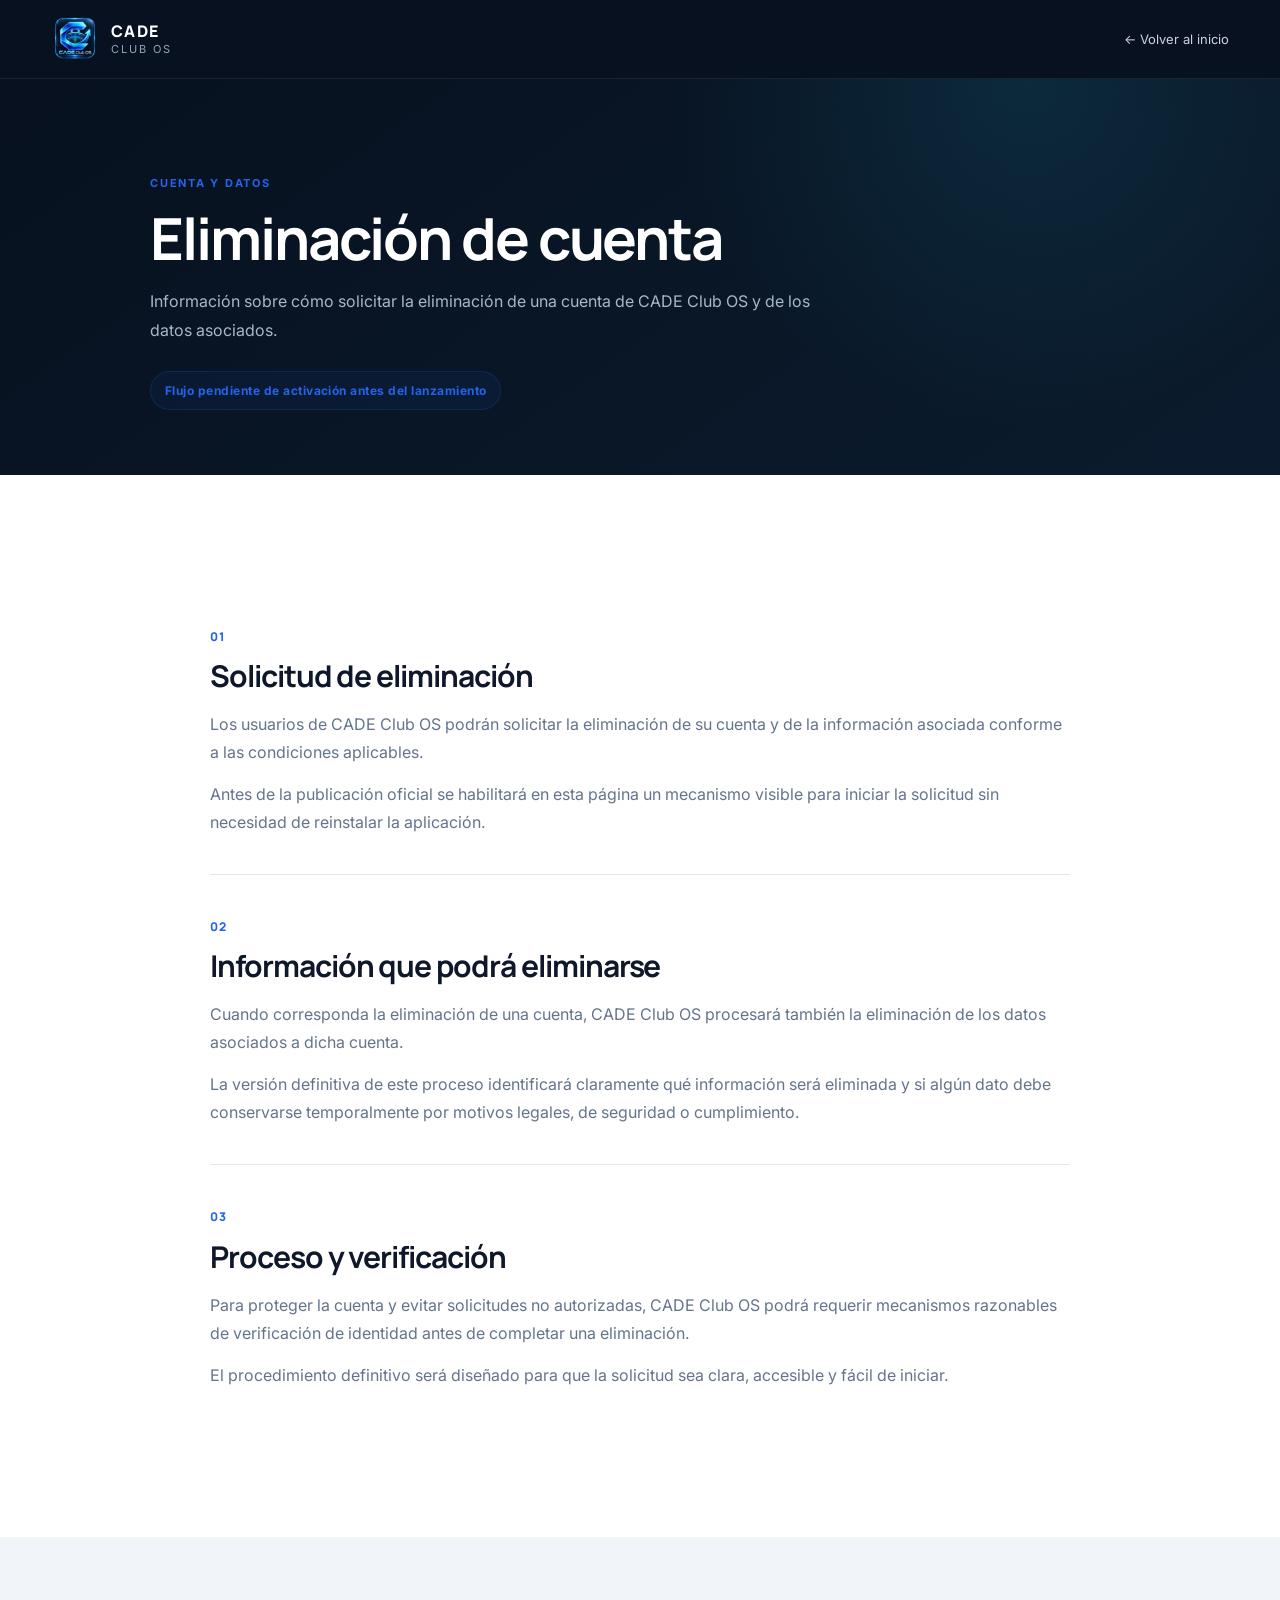
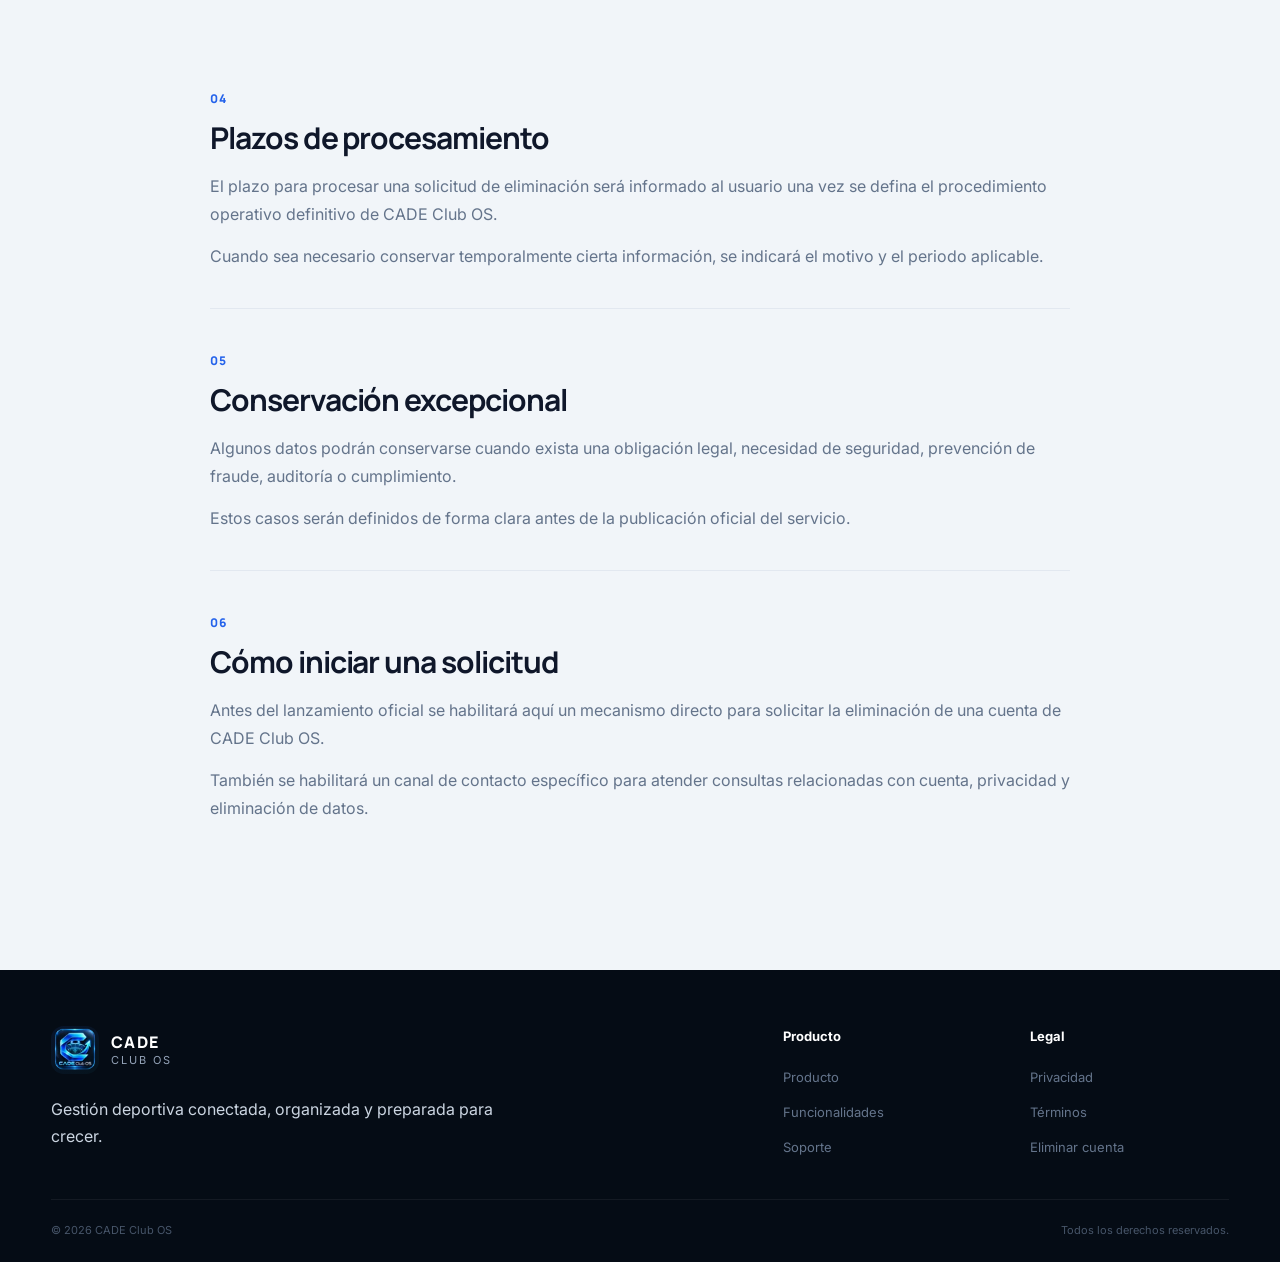
==== delete-account.html @ 5726c573 "Complete legal pages and refine global footer" ====
<!DOCTYPE html>
<html lang="es">

<head>
  <meta charset="UTF-8">
  <meta name="viewport" content="width=device-width, initial-scale=1.0">

  <title>Eliminar cuenta | CADE Club OS</title>

  <meta
    name="description"
    content="Información para solicitar la eliminación de una cuenta de CADE Club OS."
  >

  <meta name="theme-color" content="#07111F">

  <link rel="preconnect" href="https://fonts.googleapis.com">
  <link rel="preconnect" href="https://fonts.gstatic.com" crossorigin>

  <link
    href="https://fonts.googleapis.com/css2?family=Inter:wght@400;500;600;700&family=Manrope:wght@600;700;800&display=swap"
    rel="stylesheet"
  >

  <link rel="stylesheet" href="assets/css/styles.css">
</head>

<body>

<header class="legal-header">

  <div class="container legal-navbar">

    <a href="index.html" class="brand">

      <div class="brand-icon">
        <img src="assets/images/cade-logo-original.webp" alt="CADE Club OS">
      </div>

      <div class="brand-text">
        <strong>CADE</strong>
        <span>Club OS</span>
      </div>

    </a>

    <a href="index.html" class="back-link">
      ← Volver al inicio
    </a>

  </div>

</header>

<main class="legal-page">

  <section class="legal-hero">

    <div class="container legal-container">

      <span class="eyebrow">
        CUENTA Y DATOS
      </span>

      <h1>
        Eliminación de cuenta
      </h1>

      <p>
        Información sobre cómo solicitar la eliminación
        de una cuenta de CADE Club OS y de los datos asociados.
      </p>

      <div class="legal-status">
        Flujo pendiente de activación antes del lanzamiento
      </div>

    </div>

  </section>

  <section class="section light-section">

    <div class="container legal-container legal-content">

      <article class="legal-section">

        <span class="legal-number">01</span>

        <h2>Solicitud de eliminación</h2>

        <p>
          Los usuarios de CADE Club OS podrán solicitar
          la eliminación de su cuenta y de la información
          asociada conforme a las condiciones aplicables.
        </p>

        <p>
          Antes de la publicación oficial se habilitará
          en esta página un mecanismo visible para iniciar
          la solicitud sin necesidad de reinstalar la aplicación.
        </p>

      </article>

      <article class="legal-section">

        <span class="legal-number">02</span>

        <h2>Información que podrá eliminarse</h2>

        <p>
          Cuando corresponda la eliminación de una cuenta,
          CADE Club OS procesará también la eliminación
          de los datos asociados a dicha cuenta.
        </p>

        <p>
          La versión definitiva de este proceso identificará
          claramente qué información será eliminada y si algún
          dato debe conservarse temporalmente por motivos legales,
          de seguridad o cumplimiento.
        </p>

      </article>

      <article class="legal-section">

        <span class="legal-number">03</span>

        <h2>Proceso y verificación</h2>

        <p>
          Para proteger la cuenta y evitar solicitudes no autorizadas,
          CADE Club OS podrá requerir mecanismos razonables
          de verificación de identidad antes de completar
          una eliminación.
        </p>

        <p>
          El procedimiento definitivo será diseñado para que
          la solicitud sea clara, accesible y fácil de iniciar.
        </p>

      </article>

    </div>

  </section>

  <section class="section soft-section">

    <div class="container legal-container legal-content">

      <article class="legal-section">

        <span class="legal-number">04</span>

        <h2>Plazos de procesamiento</h2>

        <p>
          El plazo para procesar una solicitud de eliminación
          será informado al usuario una vez se defina
          el procedimiento operativo definitivo de CADE Club OS.
        </p>

        <p>
          Cuando sea necesario conservar temporalmente cierta
          información, se indicará el motivo y el periodo aplicable.
        </p>

      </article>

      <article class="legal-section">

        <span class="legal-number">05</span>

        <h2>Conservación excepcional</h2>

        <p>
          Algunos datos podrán conservarse cuando exista
          una obligación legal, necesidad de seguridad,
          prevención de fraude, auditoría o cumplimiento.
        </p>

        <p>
          Estos casos serán definidos de forma clara
          antes de la publicación oficial del servicio.
        </p>

      </article>

      <article class="legal-section">

        <span class="legal-number">06</span>

        <h2>Cómo iniciar una solicitud</h2>

        <p>
          Antes del lanzamiento oficial se habilitará aquí
          un mecanismo directo para solicitar la eliminación
          de una cuenta de CADE Club OS.
        </p>

        <p>
          También se habilitará un canal de contacto específico
          para atender consultas relacionadas con cuenta,
          privacidad y eliminación de datos.
        </p>

      </article>

    </div>

  </section>

</main>

<footer class="footer">

  <div class="container footer-inner">

    <div class="footer-brand">

      <a href="index.html" class="footer-brand-link">

        <div class="brand-icon">
          <img src="assets/images/cade-logo-original.webp" alt="CADE Club OS">
        </div>

        <div class="brand-text">
          <strong>CADE</strong>
          <span>Club OS</span>
        </div>

      </a>

      <p>
        Gestión deportiva conectada, organizada y preparada para crecer.
      </p>

    </div>

    <div class="footer-links">

      <div>
        <strong>Producto</strong>
        <a href="index.html#producto">Producto</a>
        <a href="index.html#funcionalidades">Funcionalidades</a>
        <a href="support.html">Soporte</a>
      </div>

      <div>
        <strong>Legal</strong>
        <a href="privacy.html">Privacidad</a>
        <a href="terms.html">Términos</a>
        <a href="delete-account.html">Eliminar cuenta</a>
      </div>

    </div>

  </div>

  <div class="container footer-bottom">
    <span>© <span id="year"></span> CADE Club OS</span>
    <span>Todos los derechos reservados.</span>
  </div>

</footer>

<script src="assets/js/main.js"></script>

</body>
</html>
---- assets/css/styles.css ----
:root {
  --navy: #07111f;
  --navy-2: #0b1728;
  --navy-3: #101f33;

  --blue: #2563eb;
  --blue-light: #3b82f6;
  --cyan: #22d3ee;

  --white: #ffffff;

  --bg: #f7f9fc;
  --bg-soft: #eef3f8;

  --text: #0f172a;
  --muted: #64748b;

  --border: #e2e8f0;

  --container: 1180px;
  --radius: 20px;
}

* {
  box-sizing: border-box;
  margin: 0;
  padding: 0;
}

html {
  scroll-behavior: smooth;
}

body {
  font-family: Inter, sans-serif;
  background: var(--bg);
  color: var(--text);
  line-height: 1.6;
}

a {
  color: inherit;
  text-decoration: none;
}

.container {
  width: min(92%, var(--container));
  margin: 0 auto;
}

.header {
  position: absolute;
  top: 0;
  left: 0;
  width: 100%;
  z-index: 20;
}

.navbar {
  height: 86px;
  display: flex;
  align-items: center;
  justify-content: space-between;
}

.brand {
  display: flex;
  align-items: center;
  gap: 12px;
}

.brand-icon {
  width: 42px;
  height: 42px;
  display: grid;
  place-items: center;
  border-radius: 12px;
  font-family: Manrope, sans-serif;
  font-size: 22px;
  font-weight: 800;
  color: white;
  background: linear-gradient(135deg, var(--blue), var(--cyan));
  box-shadow: 0 0 32px rgba(34, 211, 238, .22);
}

.brand-text {
  display: flex;
  flex-direction: column;
  line-height: 1.05;
}

.brand-text strong {
  font-family: Manrope, sans-serif;
  letter-spacing: .08em;
}

.brand-text span {
  margin-top: 4px;
  font-size: 11px;
  letter-spacing: .18em;
  text-transform: uppercase;
  opacity: .6;
}

.header .brand {
  color: white;
}

.nav {
  display: flex;
  align-items: center;
  gap: 32px;
  color: #cbd5e1;
  font-size: 14px;
}

.nav a {
  transition: color .2s ease;
}

.nav a:hover {
  color: white;
}

.nav-button {
  padding: 11px 18px;
  border: 1px solid rgba(255,255,255,.15);
  border-radius: 999px;
  color: white;
  background: rgba(255,255,255,.05);
  backdrop-filter: blur(10px);
  font-size: 14px;
}

.hero {
  position: relative;
  min-height: 780px;
  display: flex;
  align-items: center;
  overflow: hidden;
  padding-top: 100px;
  color: white;
  background:
    radial-gradient(
      circle at 80% 40%,
      rgba(37,99,235,.13),
      transparent 36%
    ),
    linear-gradient(
      145deg,
      #06101d 0%,
      #091829 55%,
      #07111f 100%
    );
}

.hero::before {
  content: "";
  position: absolute;
  inset: 0;
  opacity: .09;
  background-image:
    linear-gradient(
      rgba(255,255,255,.06) 1px,
      transparent 1px
    ),
    linear-gradient(
      90deg,
      rgba(255,255,255,.06) 1px,
      transparent 1px
    );
  background-size: 70px 70px;
}

.hero-glow {
  position: absolute;
  border-radius: 50%;
  filter: blur(90px);
  opacity: .25;
}

.glow-one {
  width: 400px;
  height: 400px;
  right: 10%;
  top: 15%;
  background: var(--blue);
}

.glow-two {
  width: 260px;
  height: 260px;
  left: 5%;
  bottom: 5%;
  background: var(--cyan);
}

.hero-grid {
  position: relative;
  z-index: 2;
  display: grid;
  grid-template-columns: 1fr 1.08fr;
  gap: 70px;
  align-items: center;
}

.badge {
  width: fit-content;
  display: flex;
  align-items: center;
  gap: 9px;
  margin-bottom: 26px;
  padding: 8px 13px;
  border: 1px solid rgba(255,255,255,.12);
  border-radius: 999px;
  background: rgba(255,255,255,.05);
  color: #cbd5e1;
  font-size: 12px;
  letter-spacing: .04em;
}

.badge span {
  width: 7px;
  height: 7px;
  border-radius: 50%;
  background: var(--cyan);
  box-shadow: 0 0 12px var(--cyan);
}

.hero h1 {
  max-width: 650px;
  font-family: Manrope, sans-serif;
  font-size: clamp(44px, 5vw, 72px);
  line-height: 1.04;
  letter-spacing: -.045em;
}

.hero h1 span {
  display: block;
  color: #7dd3fc;
}

.hero-copy > p {
  max-width: 610px;
  margin-top: 27px;
  color: #a9b7c8;
  font-size: 17px;
  line-height: 1.8;
}

.hero-actions {
  display: flex;
  gap: 14px;
  margin-top: 34px;
}

.button {
  min-height: 50px;
  display: inline-flex;
  align-items: center;
  justify-content: center;
  gap: 12px;
  padding: 0 22px;
  border-radius: 12px;
  font-size: 14px;
  font-weight: 600;
  transition: .25s ease;
}

.button.primary {
  color: white;
  background: linear-gradient(135deg, var(--blue), #3178ff);
  box-shadow: 0 14px 40px rgba(37,99,235,.32);
}

.button.primary:hover {
  transform: translateY(-2px);
}

.button.secondary {
  color: #dbeafe;
  border: 1px solid rgba(255,255,255,.12);
  background: rgba(255,255,255,.04);
}

.hero-tags {
  display: flex;
  flex-wrap: wrap;
  gap: 10px;
  margin-top: 28px;
}

.hero-tags span {
  padding-right: 12px;
  border-right: 1px solid rgba(255,255,255,.15);
  color: #94a3b8;
  font-size: 12px;
}

.product-preview {
  position: relative;
}

.preview-window {
  overflow: hidden;
  border: 1px solid rgba(255,255,255,.12);
  border-radius: 22px;
  background: #0f1928;
  box-shadow: 0 40px 100px rgba(0,0,0,.45);
}

.preview-topbar {
  height: 42px;
  display: flex;
  align-items: center;
  border-bottom: 1px solid rgba(255,255,255,.06);
  color: #64748b;
  font-size: 10px;
}

.window-controls {
  display: flex;
  gap: 6px;
  margin-left: 15px;
  margin-right: 20px;
}

.window-controls i {
  width: 7px;
  height: 7px;
  border-radius: 50%;
  background: #334155;
}

.preview-app {
  display: flex;
  min-height: 390px;
  background: #f6f8fb;
}

.preview-sidebar {
  width: 65px;
  padding: 18px 14px;
  background: #0d1b2b;
}

.preview-logo {
  width: 30px;
  height: 30px;
  display: grid;
  place-items: center;
  margin-bottom: 28px;
  border-radius: 8px;
  color: white;
  font-weight: 800;
  background: linear-gradient(135deg, var(--blue), var(--cyan));
}

.preview-nav {
  display: block;
  width: 32px;
  height: 7px;
  margin: 15px 0;
  border-radius: 5px;
  background: #26384b;
}

.preview-nav.active {
  background: #3b82f6;
}

.preview-content {
  flex: 1;
  padding: 24px;
  color: var(--text);
}

.preview-header {
  display: flex;
  align-items: center;
  justify-content: space-between;
}

.preview-header small {
  display: block;
  color: #94a3b8;
  font-size: 8px;
}

.preview-header strong {
  display: block;
  margin-top: 2px;
  font-size: 16px;
}

.preview-avatar {
  width: 27px;
  height: 27px;
  border-radius: 50%;
  background: #dbeafe;
}

.metrics {
  display: grid;
  grid-template-columns: repeat(3, 1fr);
  gap: 10px;
  margin-top: 24px;
}

.metrics article {
  padding: 15px;
  border: 1px solid #e6eaf0;
  border-radius: 12px;
  background: white;
}

.metrics small,
.metrics span {
  display: block;
  color: #94a3b8;
  font-size: 7px;
}

.metrics strong {
  display: block;
  margin: 4px 0;
  font-size: 20px;
}

.preview-panels {
  display: grid;
  grid-template-columns: 1.4fr 1fr;
  gap: 12px;
  margin-top: 13px;
}

.preview-panels article {
  min-height: 170px;
  padding: 15px;
  border: 1px solid #e6eaf0;
  border-radius: 12px;
  background: white;
}

.panel-title {
  font-size: 9px;
  font-weight: 600;
}

.chart-bars {
  height: 110px;
  display: flex;
  align-items: end;
  gap: 7px;
  margin-top: 14px;
}

.chart-bars i {
  flex: 1;
  border-radius: 4px 4px 0 0;
  background: linear-gradient(to top, #2563eb, #22d3ee);
}

.activity-line {
  display: flex;
  align-items: center;
  gap: 8px;
  margin-top: 20px;
}

.activity-line span {
  width: 19px;
  height: 19px;
  border-radius: 5px;
  background: #dbeafe;
}

.activity-line div {
  flex: 1;
  height: 7px;
  border-radius: 5px;
  background: #e5e7eb;
}

.floating-card {
  position: absolute;
  display: flex;
  align-items: center;
  gap: 11px;
  padding: 12px 15px;
  border: 1px solid rgba(255,255,255,.15);
  border-radius: 13px;
  background: rgba(10,24,40,.88);
  backdrop-filter: blur(14px);
  box-shadow: 0 15px 45px rgba(0,0,0,.35);
}

.floating-card small {
  display: block;
  color: #64748b;
  font-size: 8px;
}

.floating-card strong {
  display: block;
  font-size: 10px;
}

.floating-check {
  width: 27px;
  height: 27px;
  display: grid;
  place-items: center;
  border-radius: 8px;
  color: #67e8f9;
  background: rgba(34,211,238,.12);
}

.floating-one {
  left: -35px;
  bottom: 48px;
}

.floating-two {
  right: -30px;
  top: 70px;
}

.section {
  padding: 110px 0;
}

.light-section {
  background: white;
}

.soft-section {
  background: #f6f8fb;
}

.section-heading {
  max-width: 620px;
}

.section-heading.center {
  margin: 0 auto;
  text-align: center;
}

.eyebrow {
  display: inline-block;
  margin-bottom: 14px;
  color: var(--blue);
  font-size: 11px;
  font-weight: 700;
  letter-spacing: .16em;
}

.section-heading h2 {
  font-family: Manrope, sans-serif;
  font-size: clamp(35px, 4vw, 50px);
  line-height: 1.13;
  letter-spacing: -.035em;
}

.section-heading p {
  margin-top: 20px;
  color: var(--muted);
  font-size: 16px;
  line-height: 1.8;
}

.module-grid {
  display: grid;
  grid-template-columns: repeat(4, 1fr);
  gap: 12px;
  margin-top: 55px;
}

.module-grid span {
  padding: 18px;
  border: 1px solid var(--border);
  border-radius: 12px;
  background: white;
  text-align: center;
  font-size: 13px;
  font-weight: 600;
  transition: .25s ease;
}

.module-grid span:hover {
  transform: translateY(-2px);
  border-color: #cbd5e1;
  box-shadow: 0 10px 25px rgba(15,23,42,.06);
}

.features {
  display: grid;
  grid-template-columns: repeat(3, 1fr);
  gap: 17px;
  margin-top: 55px;
}

.feature {
  min-height: 245px;
  padding: 30px;
  border: 1px solid var(--border);
  border-radius: var(--radius);
  background: white;
  box-shadow: 0 10px 30px rgba(15,23,42,.04);
  transition: .25s ease;
}

.feature:hover {
  transform: translateY(-3px);
  box-shadow: 0 18px 45px rgba(15,23,42,.08);
}

.feature-number {
  margin-bottom: 40px;
  color: var(--blue);
  font-family: Manrope, sans-serif;
  font-size: 12px;
  font-weight: 800;
}

.feature h3 {
  margin-bottom: 10px;
  font-family: Manrope, sans-serif;
  font-size: 19px;
}

.feature p {
  color: var(--muted);
  font-size: 14px;
}

.responsive-section {
  overflow: hidden;
  color: white;
  background: linear-gradient(
    145deg,
    #07111f,
    #0c1d31
  );
}

.responsive-grid {
  display: grid;
  grid-template-columns: .8fr 1.2fr;
  gap: 90px;
  align-items: center;
}

.dark-heading .eyebrow {
  color: #67e8f9;
}

.dark-heading p {
  color: #94a3b8;
}

.device-list {
  margin-top: 25px;
  list-style: none;
}

.device-list li {
  margin: 10px 0;
  color: #cbd5e1;
  font-size: 14px;
}

.device-list li::before {
  content: "✓";
  margin-right: 10px;
  color: #22d3ee;
}

.devices {
  position: relative;
  min-height: 430px;
}

.device {
  position: absolute;
  border: 1px solid rgba(255,255,255,.15);
  background: #111827;
  box-shadow: 0 30px 70px rgba(0,0,0,.4);
}

.device .screen {
  position: absolute;
  inset: 6px;
  overflow: hidden;
  border-radius: inherit;
  background: #f8fafc;
}

.laptop {
  width: 440px;
  height: 280px;
  left: 0;
  top: 40px;
  border-radius: 14px;
}

.tablet {
  width: 185px;
  height: 245px;
  right: 40px;
  top: 120px;
  border-radius: 16px;
}

.phone {
  width: 115px;
  height: 225px;
  right: 0;
  top: 40px;
  border-radius: 22px;
}

.screen-top {
  height: 30px;
  background: #0f2537;
}

.screen-cards {
  display: flex;
  gap: 7px;
  padding: 13px;
}

.screen-cards span {
  flex: 1;
  height: 55px;
  border-radius: 7px;
  background: #e2e8f0;
}

.screen-chart {
  height: 120px;
  margin: 0 13px;
  border-radius: 8px;
  background: linear-gradient(
    180deg,
    #dbeafe,
    #f8fafc
  );
}

.tablet-block {
  height: 70px;
  margin: 13px;
  border-radius: 8px;
  background: #e2e8f0;
}

.tablet-block.small {
  height: 50px;
}

.phone-notch {
  width: 35px;
  height: 5px;
  margin: 8px auto 20px;
  border-radius: 10px;
  background: #cbd5e1;
}

.phone-title {
  width: 55px;
  height: 7px;
  margin: 0 10px 15px;
  border-radius: 5px;
  background: #94a3b8;
}

.phone-card {
  height: 55px;
  margin: 8px;
  border-radius: 8px;
  background: #e2e8f0;
}

.phone-nav {
  position: absolute;
  left: 8px;
  right: 8px;
  bottom: 8px;
  height: 27px;
  display: flex;
  align-items: center;
  justify-content: space-around;
  border-radius: 8px;
  background: #0f2537;
}

.phone-nav i {
  width: 6px;
  height: 6px;
  border-radius: 50%;
  background: #64748b;
}

.final-section {
  background: #f6f8fb;
}

.final-card {
  min-height: 300px;
  display: flex;
  align-items: center;
  justify-content: space-between;
  gap: 50px;
  padding: 55px;
  border-radius: 26px;
  color: white;
  background:
    radial-gradient(
      circle at 80% 0%,
      rgba(34,211,238,.15),
      transparent 40%
    ),
    #081524;
}

.final-card h2 {
  max-width: 650px;
  margin-bottom: 12px;
  font-family: Manrope, sans-serif;
  font-size: clamp(32px, 4vw, 48px);
  line-height: 1.12;
  letter-spacing: -.03em;
}

.final-card p {
  max-width: 600px;
  color: #94a3b8;
}

.button.white {
  background: white;
  color: var(--navy);
}

.footer {
  padding-top: 70px;
  color: #cbd5e1;
  background: #050c15;
}

.footer-main {
  display: flex;
  justify-content: space-between;
  padding-bottom: 55px;
}

.footer-brand {
  color: white;
}

.footer-main p {
  margin-top: 18px;
  color: #64748b;
  font-size: 13px;
}

.footer-links {
  display: flex;
  gap: 90px;
}

.footer-links div {
  display: flex;
  flex-direction: column;
  gap: 10px;
}

.footer-links strong {
  margin-bottom: 5px;
  color: white;
  font-size: 13px;
}

.footer-links a {
  color: #64748b;
  font-size: 13px;
}

.footer-links a:hover {
  color: white;
}

.footer-bottom {
  display: flex;
  justify-content: space-between;
  padding: 20px 0;
  border-top: 1px solid rgba(255,255,255,.06);
  color: #475569;
  font-size: 11px;
}

@media (max-width: 950px) {

  .nav {
    display: none;
  }

  .hero {
    padding-top: 150px;
    padding-bottom: 90px;
  }

  .hero-grid {
    grid-template-columns: 1fr;
    gap: 75px;
  }

  .hero-copy {
    text-align: center;
  }

  .hero-copy .badge {
    margin-left: auto;
    margin-right: auto;
  }

  .hero-copy > p {
    margin-left: auto;
    margin-right: auto;
  }

  .hero-actions,
  .hero-tags {
    justify-content: center;
  }

  .product-preview {
    width: 100%;
    max-width: 700px;
    margin: 0 auto;
  }

  .module-grid {
    grid-template-columns: repeat(2, 1fr);
  }

  .features {
    grid-template-columns: repeat(2, 1fr);
  }

  .responsive-grid {
    grid-template-columns: 1fr;
    gap: 60px;
  }

  .devices {
    width: 100%;
    max-width: 650px;
    margin: 0 auto;
  }
}

@media (max-width: 650px) {

  .navbar {
    height: 76px;
  }

  .nav-button {
    display: none;
  }

  .hero {
    min-height: auto;
    padding-top: 125px;
    padding-bottom: 75px;
  }

  .hero h1 {
    font-size: 44px;
  }

  .hero-copy > p {
    font-size: 15px;
  }

  .hero-actions {
    flex-direction: column;
  }

  .button {
    width: 100%;
  }

  .hero-tags span {
    border-right: 0;
  }

  .preview-app {
    min-height: 330px;
  }

  .preview-sidebar {
    width: 48px;
    padding: 14px 8px;
  }

  .preview-content {
    padding: 14px;
  }

  .metrics {
    grid-template-columns: repeat(2, 1fr);
  }

  .metrics article:last-child {
    display: none;
  }

  .preview-panels {
    grid-template-columns: 1fr;
  }

  .activity-panel {
    display: none;
  }

  .floating-card {
    display: none;
  }

  .section {
    padding: 80px 0;
  }

  .section-heading h2 {
    font-size: 35px;
  }

  .module-grid {
    grid-template-columns: 1fr 1fr;
  }

  .module-grid span {
    padding: 14px 8px;
    font-size: 11px;
  }

  .features {
    grid-template-columns: 1fr;
  }

  .feature {
    min-height: auto;
  }

  .feature-number {
    margin-bottom: 25px;
  }

  .devices {
    min-height: 350px;
    transform: scale(.8);
    transform-origin: top center;
  }

  .laptop {
    left: -40px;
  }

  .tablet {
    right: -25px;
  }

  .phone {
    right: -45px;
  }

  .final-card {
    flex-direction: column;
    align-items: flex-start;
    padding: 38px 28px;
  }

  .footer-main {
    flex-direction: column;
    gap: 45px;
  }

  .footer-links {
    gap: 55px;
  }

  .footer-bottom {
    flex-direction: column;
    gap: 8px;
  }
}

.legal-header {
  background: #07111f;
  border-bottom: 1px solid rgba(255,255,255,.08);
}

.legal-navbar {
  min-height: 78px;
  display: flex;
  align-items: center;
  justify-content: space-between;
}

.legal-navbar .brand {
  color: white;
}

.back-link {
  color: #cbd5e1;
  font-size: 13px;
  transition: .2s ease;
}

.back-link:hover {
  color: white;
}

.legal-page {
  background: #f7f9fc;
}

.legal-hero {
  padding: 90px 0 65px;
  color: white;
  background:
    radial-gradient(
      circle at 80% 0%,
      rgba(34,211,238,.10),
      transparent 32%
    ),
    linear-gradient(
      145deg,
      #07111f,
      #0b1b2d
    );
}

.legal-container {
  max-width: 980px;
}

.legal-hero h1 {
  max-width: 760px;
  font-family: Manrope, sans-serif;
  font-size: clamp(38px, 5vw, 58px);
  line-height: 1.08;
  letter-spacing: -.035em;
}

.legal-hero p {
  max-width: 680px;
  margin-top: 18px;
  color: #a9b7c8;
  font-size: 16px;
  line-height: 1.8;
}

.support-grid {
  display: grid;
  grid-template-columns: repeat(2, 1fr);
  gap: 18px;
}

.support-card {
  min-height: 220px;
  padding: 30px;
  border: 1px solid var(--border);
  border-radius: 18px;
  background: white;
  box-shadow: 0 12px 35px rgba(15,23,42,.05);
}

.support-number {
  display: inline-block;
  margin-bottom: 34px;
  color: var(--blue);
  font-family: Manrope, sans-serif;
  font-size: 12px;
  font-weight: 800;
}

.support-card h2 {
  margin-bottom: 10px;
  font-family: Manrope, sans-serif;
  font-size: 20px;
}

.support-card p {
  color: var(--muted);
  font-size: 14px;
  line-height: 1.75;
}

.support-contact-section {
  padding: 0 0 100px;
  background: #f7f9fc;
}

.support-contact-card {
  display: flex;
  align-items: center;
  justify-content: space-between;
  gap: 40px;
  padding: 42px;
  border-radius: 22px;
  color: white;
  background:
    radial-gradient(
      circle at 85% 0%,
      rgba(34,211,238,.12),
      transparent 35%
    ),
    #081524;
}

.support-contact-card h2 {
  margin-bottom: 10px;
  font-family: Manrope, sans-serif;
  font-size: 32px;
  letter-spacing: -.025em;
}

.support-contact-card p {
  max-width: 620px;
  color: #94a3b8;
  font-size: 14px;
  line-height: 1.75;
}

.support-contact-actions {
  display: flex;
  flex-direction: column;
  gap: 10px;
  min-width: 220px;
}

.button.secondary-dark {
  color: white;
  background: #2563eb;
}

.button.outline-dark {
  color: #dbeafe;
  border: 1px solid rgba(255,255,255,.14);
  background: rgba(255,255,255,.04);
}

@media (max-width: 760px) {

  .legal-navbar {
    min-height: 72px;
  }

  .back-link {
    font-size: 12px;
  }

  .legal-hero {
    padding: 72px 0 50px;
  }

  .legal-hero h1 {
    font-size: 38px;
  }

  .support-grid {
    grid-template-columns: 1fr;
  }

  .support-card {
    min-height: auto;
  }

  .support-contact-card {
    flex-direction: column;
    align-items: flex-start;
    padding: 30px 24px;
  }

  .support-contact-card h2 {
    font-size: 28px;
  }

  .support-contact-actions {
    width: 100%;
    min-width: 0;
  }

  .support-contact-actions .button {
    width: 100%;
  }

}

/* =========================================================
   CADE CLUB OS — BRAND SYSTEM v1
   Premium Sports-Tech Identity
   ========================================================= */

:root {
  /* Brand */
  --cade-navy: #07111F;
  --cade-surface: #0B1728;
  --cade-surface-elevated: #102238;

  --cade-blue: #2563EB;
  --cade-blue-bright: #2F7BFF;
  --cade-cyan: #22D3EE;

  /* Neutral */
  --cade-ice: #F7F9FC;
  --cade-white: #FFFFFF;
  --cade-graphite: #0F172A;
  --cade-slate: #64748B;
  --cade-muted: #94A3B8;
  --cade-border: #E2E8F0;

  /* Status */
  --cade-success: #10B981;
  --cade-warning: #F59E0B;
  --cade-danger: #EF4444;
  --cade-info: #0EA5E9;

  /* Radius */
  --cade-radius-sm: 10px;
  --cade-radius-md: 14px;
  --cade-radius-lg: 20px;
  --cade-radius-xl: 28px;

  /* Shadows */
  --cade-shadow-sm:
    0 6px 20px rgba(15, 23, 42, .05);

  --cade-shadow-md:
    0 16px 42px rgba(15, 23, 42, .08);

  --cade-shadow-dark:
    0 26px 70px rgba(0, 0, 0, .34);

  /* Legacy mapping */
  --navy: var(--cade-navy);
  --navy-2: var(--cade-surface);
  --navy-3: var(--cade-surface-elevated);

  --blue: var(--cade-blue);
  --blue-light: var(--cade-blue-bright);
  --cyan: var(--cade-cyan);

  --white: var(--cade-white);

  --bg: var(--cade-ice);
  --bg-soft: #EFF4F8;

  --text: var(--cade-graphite);
  --muted: var(--cade-slate);

  --border: var(--cade-border);
}

/* =========================================================
   CADE — TYPOGRAPHY & COMPONENT REFINEMENT
   ========================================================= */

body {
  font-family: Inter, sans-serif;
  background: var(--cade-ice);
  color: var(--cade-graphite);
  -webkit-font-smoothing: antialiased;
  text-rendering: optimizeLegibility;
}

h1,
h2,
h3,
.brand-text strong {
  font-family: Manrope, sans-serif;
}

h1,
h2 {
  letter-spacing: -.035em;
}

.button {
  border-radius: var(--cade-radius-md);
  font-weight: 600;
  letter-spacing: -.01em;
  transition:
    transform .2s ease,
    box-shadow .2s ease,
    background-color .2s ease,
    border-color .2s ease;
}

.button:hover {
  transform: translateY(-2px);
}

.button.primary {
  background:
    linear-gradient(
      135deg,
      var(--cade-blue) 0%,
      var(--cade-blue-bright) 58%,
      #2189FF 100%
    );

  box-shadow:
    0 14px 34px rgba(37, 99, 235, .28);
}

.button.primary:hover {
  box-shadow:
    0 18px 42px rgba(37, 99, 235, .36);
}

.feature,
.support-card {
  border-color: rgba(148, 163, 184, .22);
  border-radius: var(--cade-radius-lg);
  box-shadow: var(--cade-shadow-sm);
}

.feature:hover,
.support-card:hover {
  border-color: rgba(37, 99, 235, .18);
  box-shadow: var(--cade-shadow-md);
}

.module-grid span {
  border-color: rgba(148, 163, 184, .22);
  border-radius: var(--cade-radius-md);
  box-shadow: 0 4px 14px rgba(15, 23, 42, .025);
}

.preview-window {
  border-radius: var(--cade-radius-lg);
  box-shadow: var(--cade-shadow-dark);
}

/* =========================================================
   CADE — PREMIUM HERO & NAVIGATION
   ========================================================= */

.header {
  background:
    linear-gradient(
      180deg,
      rgba(7,17,31,.72),
      rgba(7,17,31,0)
    );
}

.navbar {
  height: 88px;
}

.nav {
  gap: 30px;
}

.nav a {
  position: relative;
  color: #B8C4D3;
  font-weight: 500;
}

.nav a::after {
  content: "";
  position: absolute;
  left: 0;
  bottom: -8px;
  width: 0;
  height: 2px;
  border-radius: 2px;
  background: linear-gradient(
    90deg,
    var(--cade-blue),
    var(--cade-cyan)
  );
  transition: width .22s ease;
}

.nav a:hover::after {
  width: 100%;
}

.nav-button {
  border-color: rgba(255,255,255,.12);
  background: rgba(255,255,255,.055);
  box-shadow:
    inset 0 1px 0 rgba(255,255,255,.04);
}

.hero {
  min-height: 820px;
  background:
    radial-gradient(
      circle at 76% 35%,
      rgba(37,99,235,.20),
      transparent 34%
    ),
    radial-gradient(
      circle at 18% 82%,
      rgba(34,211,238,.08),
      transparent 28%
    ),
    linear-gradient(
      140deg,
      #050D18 0%,
      #07111F 45%,
      #0B1728 100%
    );
}

.hero::before {
  opacity: .065;
  background-size: 76px 76px;
}

.hero-copy {
  max-width: 620px;
}

.badge {
  border-color: rgba(34,211,238,.18);
  background: rgba(34,211,238,.055);
  color: #C6D4E3;
}

.hero h1 {
  max-width: 700px;
  font-size: clamp(48px, 5.6vw, 78px);
  line-height: 1.01;
}

.hero h1 span {
  background:
    linear-gradient(
      90deg,
      #7DD3FC 0%,
      #22D3EE 50%,
      #4F8CFF 100%
    );
  -webkit-background-clip: text;
  background-clip: text;
  color: transparent;
}

.hero-copy > p {
  max-width: 600px;
  color: #A9B7C8;
  font-size: 17px;
}

.hero-tags {
  margin-top: 30px;
}

.hero-tags span {
  color: #8091A5;
}

.product-preview {
  transform: perspective(1200px) rotateY(-2deg);
}

.preview-window {
  border-color: rgba(255,255,255,.10);
  background: #0B1728;
}

/* =========================================================
   CADE — BRAND MARK
   ========================================================= */

.brand-icon {
  position: relative;
  width: 44px;
  height: 44px;
  display: grid;
  place-items: center;
  overflow: hidden;

  border-radius: 13px;

  background:
    linear-gradient(
      145deg,
      rgba(37,99,235,.13),
      rgba(34,211,238,.055)
    );

  border: 1px solid rgba(125,211,252,.16);

  box-shadow:
    inset 0 1px 0 rgba(255,255,255,.05),
    0 8px 26px rgba(37,99,235,.13);
}

.brand-icon::after {
  content: "";
  position: absolute;
  inset: -40%;

  background:
    radial-gradient(
      circle,
      rgba(34,211,238,.16),
      transparent 58%
    );

  pointer-events: none;
}

.brand-icon img {
  position: relative;
  z-index: 2;

  width: 34px;
  height: 34px;

  display: block;
  object-fit: contain;
}

.brand:hover .brand-icon {
  border-color: rgba(34,211,238,.28);

  box-shadow:
    inset 0 1px 0 rgba(255,255,255,.06),
    0 10px 32px rgba(37,99,235,.20);
}

.brand-text strong {
  font-size: 16px;
  font-weight: 800;
}

.brand-text span {
  color: #94A3B8;
  opacity: 1;
}

.footer-brand .brand-icon {
  background:
    linear-gradient(
      145deg,
      rgba(37,99,235,.10),
      rgba(34,211,238,.04)
    );
}


/* =========================================================
   CADE — HERO RESPONSIVE FIX
   ========================================================= */

.hero h1 {
  line-height: 1.08;
  overflow: visible;
}

.hero h1 span {
  padding-bottom: .08em;
  line-height: 1.12;
}

@media (max-width: 650px) {

  .hero h1 {
    font-size: clamp(42px, 12vw, 54px);
    line-height: 1.07;
    letter-spacing: -.04em;
  }

  .hero h1 span {
    line-height: 1.12;
    padding-bottom: .10em;
  }

  .hero-copy {
    overflow: visible;
  }

}

/* =========================================================
   CADE — LEGAL CONTENT SYSTEM
   ========================================================= */

.legal-status {
  display: inline-flex;
  align-items: center;
  margin-top: 26px;
  padding: 9px 14px;

  border: 1px solid rgba(37,99,235,.18);
  border-radius: 999px;

  background: rgba(37,99,235,.07);

  color: var(--cade-blue);
  font-size: 12px;
  font-weight: 700;
  letter-spacing: .04em;
}

.legal-content {
  max-width: 860px;
}

.legal-section {
  position: relative;
  padding: 38px 0;

  border-bottom: 1px solid var(--cade-border);
}

.legal-section:last-child {
  border-bottom: 0;
}

.legal-number {
  display: inline-block;
  margin-bottom: 12px;

  color: var(--cade-blue);
  font-family: "Manrope", sans-serif;
  font-size: 12px;
  font-weight: 800;
  letter-spacing: .10em;
}

.legal-section h2 {
  margin: 0 0 16px;

  color: var(--cade-graphite);
  font-size: clamp(22px, 3vw, 30px);
  line-height: 1.2;
}

.legal-section p {
  margin: 0 0 14px;

  color: var(--cade-slate);
  font-size: 16px;
  line-height: 1.75;
}

.legal-section p:last-child {
  margin-bottom: 0;
}

.soft-section {
  background: #F1F5F9;
}

.light-section {
  background: #FFFFFF;
}

@media (max-width: 760px) {

  .legal-section {
    padding: 30px 0;
  }

  .legal-section p {
    font-size: 15px;
    line-height: 1.7;
  }

  .legal-status {
    font-size: 11px;
  }

}

/* =========================================================
   CADE — ORIGINAL BRAND MASTER
   ========================================================= */

.brand-icon {
  width: 48px;
  height: 48px;
  padding: 0;

  background: transparent;
  border: 0;
  box-shadow: none;

  overflow: visible;
}

.brand-icon::after {
  display: none;
}

.brand-icon img {
  width: 48px;
  height: 48px;

  display: block;
  object-fit: contain;

  border-radius: 12px;
}

.brand:hover .brand-icon {
  border-color: transparent;
  box-shadow: none;
}

.footer-brand-link {
  display: inline-flex;
  align-items: center;
  gap: 12px;

  margin-bottom: 14px;

  color: inherit;
  text-decoration: none;
}

.footer-brand-link .brand-text {
  display: flex;
  flex-direction: column;
}


/* =========================================================
   CADE — FOOTER SPACING REFINEMENT
   ========================================================= */

.footer {
  padding-top: 56px;
}

.footer-inner {
  display: grid;
  grid-template-columns: minmax(280px, 1.2fr) minmax(320px, .8fr);
  gap: 64px;
  align-items: start;
  padding-bottom: 42px;
}

.footer-brand {
  display: flex;
  flex-direction: column;
  align-items: flex-start;
}

.footer-brand-link {
  margin-bottom: 22px;
}

.footer-brand > p {
  margin: 0;
  max-width: 460px;

  line-height: 1.65;
  color: #CBD5E1;
}

.footer-links {
  display: grid;
  grid-template-columns: repeat(2, minmax(130px, 1fr));
  gap: 48px;
}

.footer-links > div {
  display: flex;
  flex-direction: column;
  gap: 14px;
}

.footer-links strong {
  margin-bottom: 6px;
}

.footer-bottom {
  padding-top: 22px;
  padding-bottom: 22px;
}

/* TABLET */

@media (max-width: 900px) {

  .footer-inner {
    grid-template-columns: 1fr;
    gap: 42px;
  }

  .footer-links {
    max-width: 460px;
  }

}

/* MOBILE */

@media (max-width: 600px) {

  .footer {
    padding-top: 42px;
  }

  .footer-inner {
    gap: 36px;
    padding-bottom: 34px;
  }

  .footer-brand-link {
    margin-bottom: 18px;
  }

  .footer-brand > p {
    line-height: 1.6;
  }

  .footer-links {
    grid-template-columns: repeat(2, 1fr);
    gap: 28px;
  }

  .footer-links > div {
    gap: 13px;
  }

  .footer-bottom {
    padding-top: 18px;
    padding-bottom: 22px;
  }

}
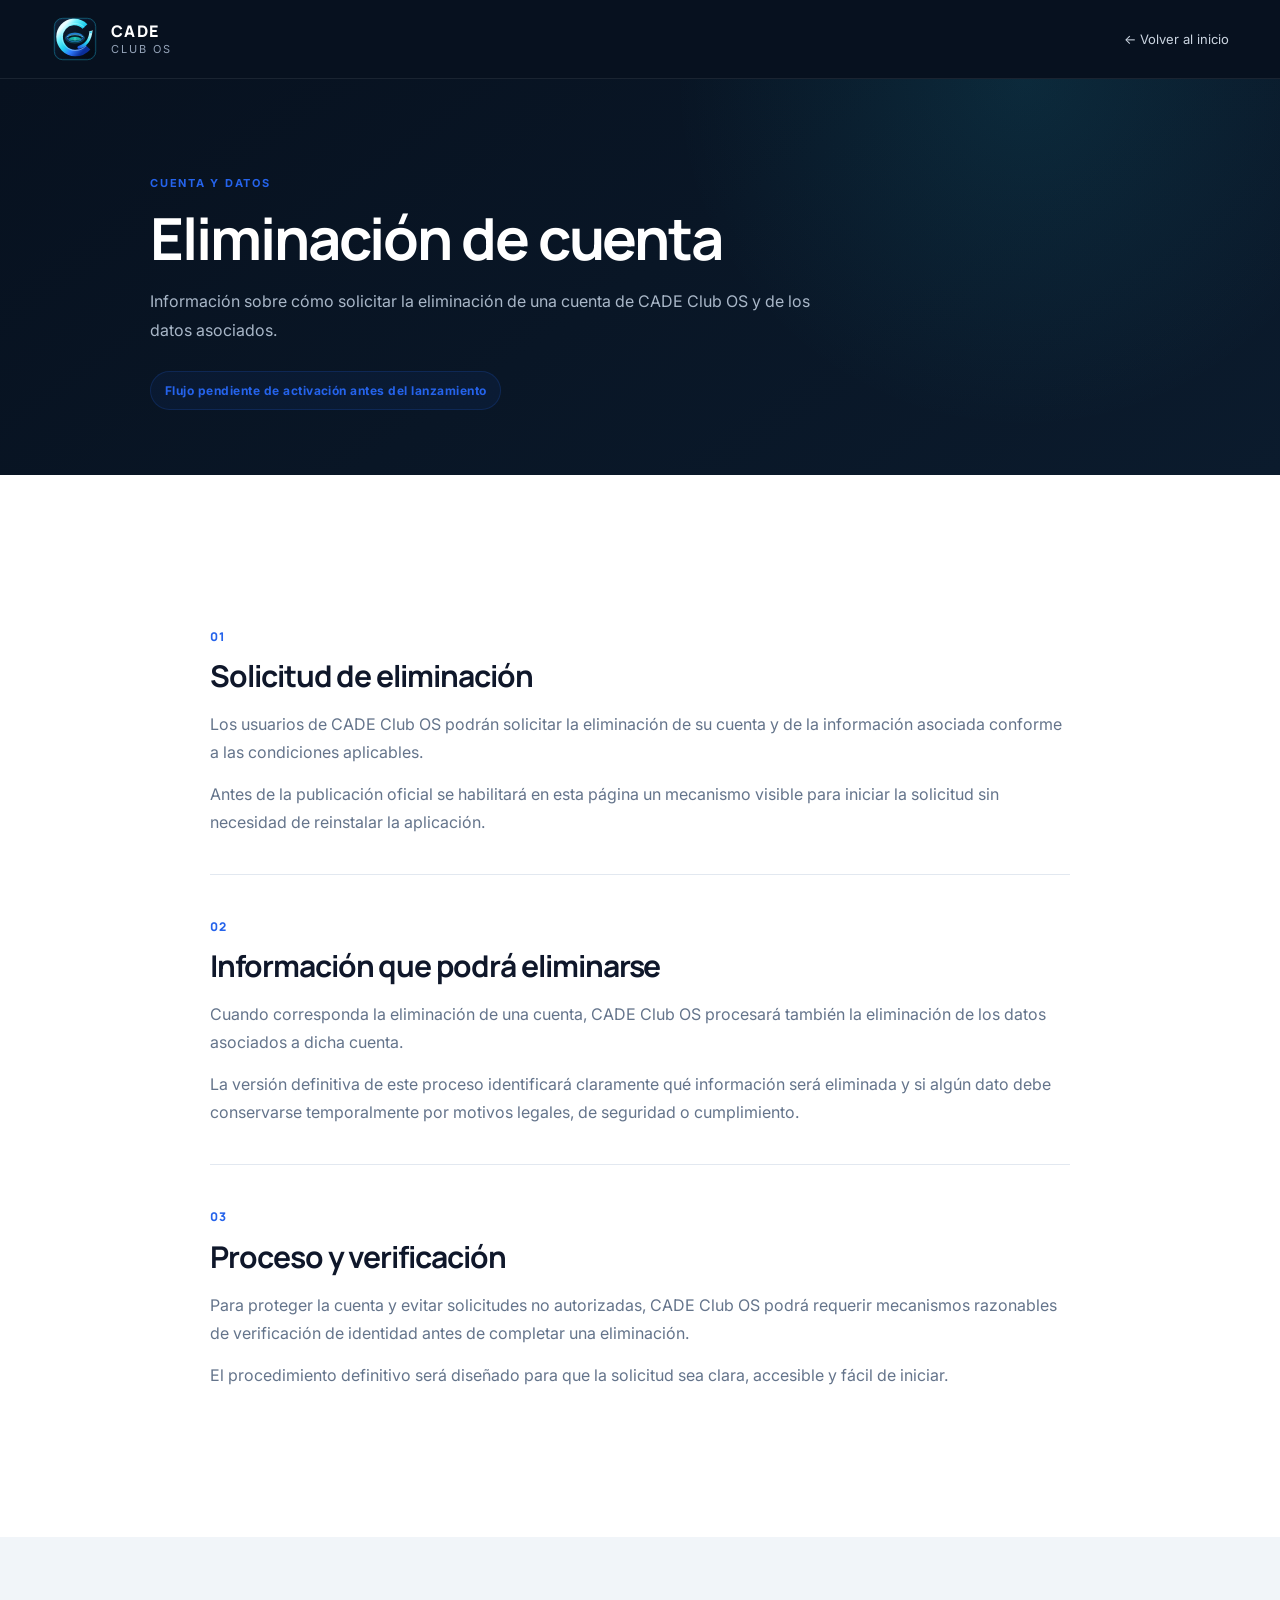
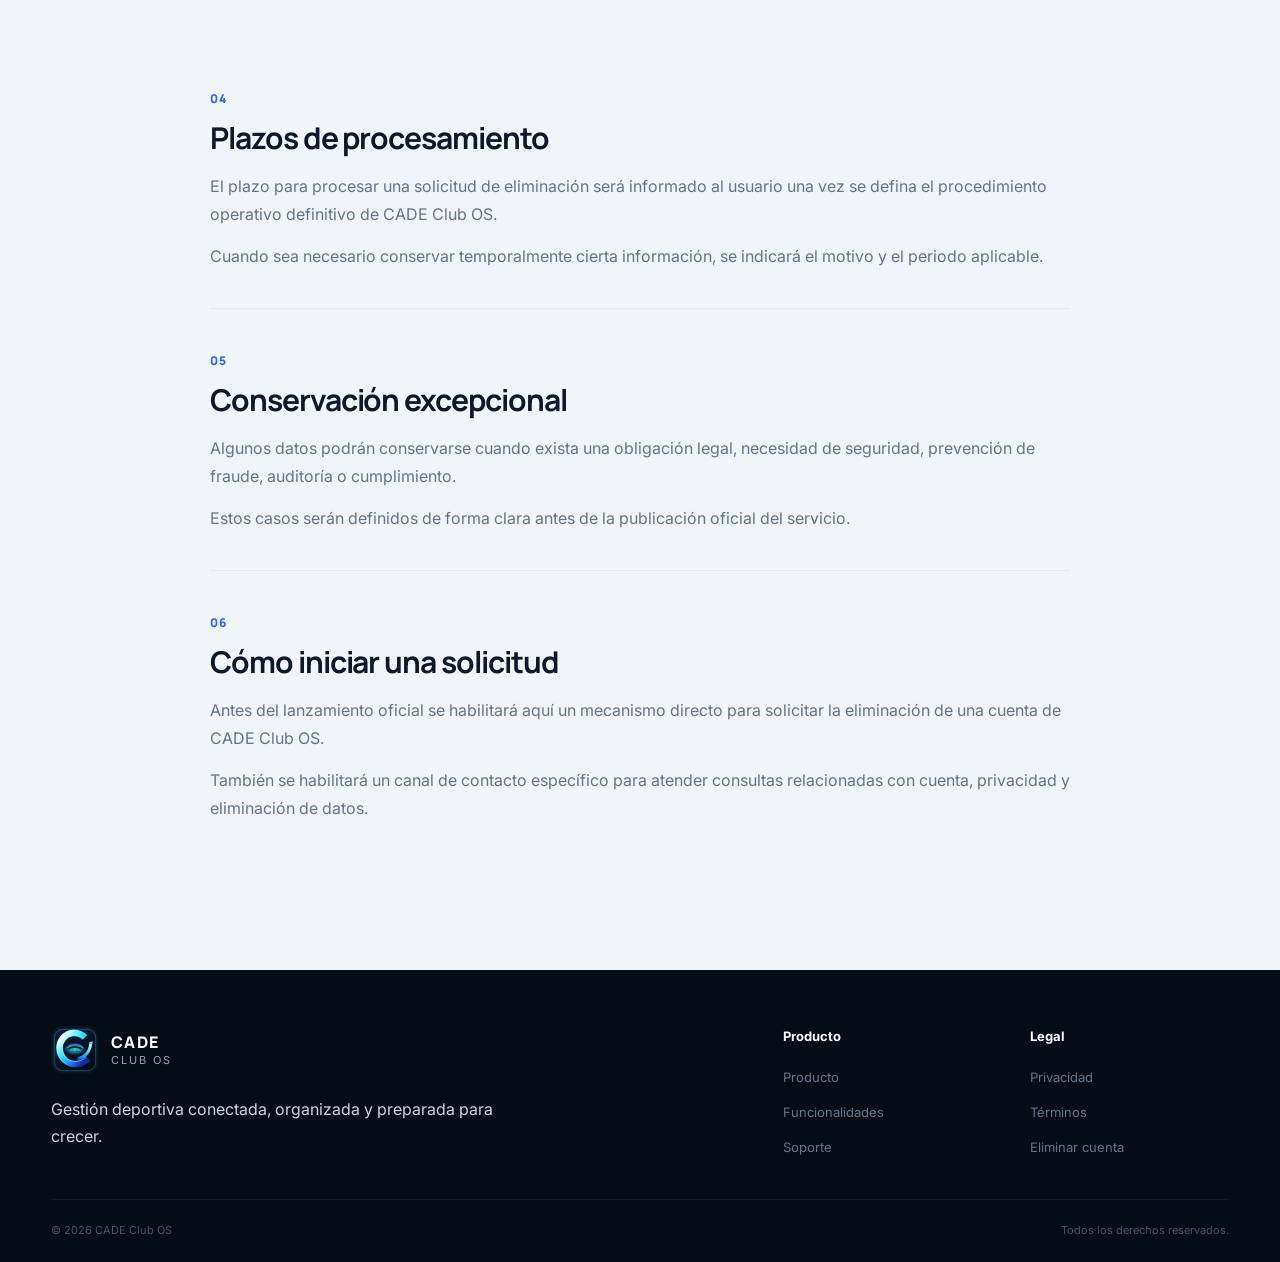
==== commit 9609afb3: "Integrate CADE vector symbol and favicon" ====
--- a/delete-account.html
+++ b/delete-account.html
@@ -14,6 +14,27 @@
 
   <meta name="theme-color" content="#07111F">
 
+  <!-- CADE Club OS — Browser Identity -->
+  <link
+    rel="icon"
+    type="image/webp"
+    href="assets/images/cade-favicon-v2.svg"
+  >
+
+  <link
+    rel="shortcut icon"
+    type="image/webp"
+    href="assets/images/cade-favicon-v2.svg"
+  >
+
+  <link
+    rel="apple-touch-icon"
+    href="assets/images/cade-favicon-v2.svg"
+  >
+
+  <meta name="application-name" content="CADE Club OS">
+  <meta name="apple-mobile-web-app-title" content="CADE Club OS">
+
   <link rel="preconnect" href="https://fonts.googleapis.com">
   <link rel="preconnect" href="https://fonts.gstatic.com" crossorigin>
 
@@ -23,6 +44,24 @@
   >
 
   <link rel="stylesheet" href="assets/css/styles.css">
+
+  <!-- CADE — SEO & SOCIAL -->
+  <meta name="robots" content="index, follow">
+  <meta name="author" content="CADE Club OS">
+  <meta name="format-detection" content="telephone=no">
+
+  <meta property="og:type" content="website">
+  <meta property="og:site_name" content="CADE Club OS">
+  <meta property="og:title" content="Eliminar cuenta | CADE Club OS">
+  <meta property="og:description" content="Información para solicitar la eliminación de una cuenta de CADE Club OS y sus datos asociados.">
+
+  <meta name="twitter:card" content="summary">
+  <meta name="twitter:title" content="Eliminar cuenta | CADE Club OS">
+  <meta name="twitter:description" content="Información para solicitar la eliminación de una cuenta de CADE Club OS y sus datos asociados.">
+
+  <link rel="canonical" href="https://felixmarin-byte.github.io/cade-club-os-website/delete-account.html">
+  <meta property="og:url" content="https://felixmarin-byte.github.io/cade-club-os-website/delete-account.html">
+
 </head>
 
 <body>
@@ -34,7 +73,7 @@
     <a href="index.html" class="brand">
 
       <div class="brand-icon">
-        <img src="assets/images/cade-logo-original.webp" alt="CADE Club OS">
+        <img src="assets/images/cade-symbol-v2.svg" alt="CADE Club OS">
       </div>
 
       <div class="brand-text">
@@ -225,7 +264,7 @@
       <a href="index.html" class="footer-brand-link">
 
         <div class="brand-icon">
-          <img src="assets/images/cade-logo-original.webp" alt="CADE Club OS">
+          <img src="assets/images/cade-symbol-v2.svg" alt="CADE Club OS">
         </div>
 
         <div class="brand-text">
